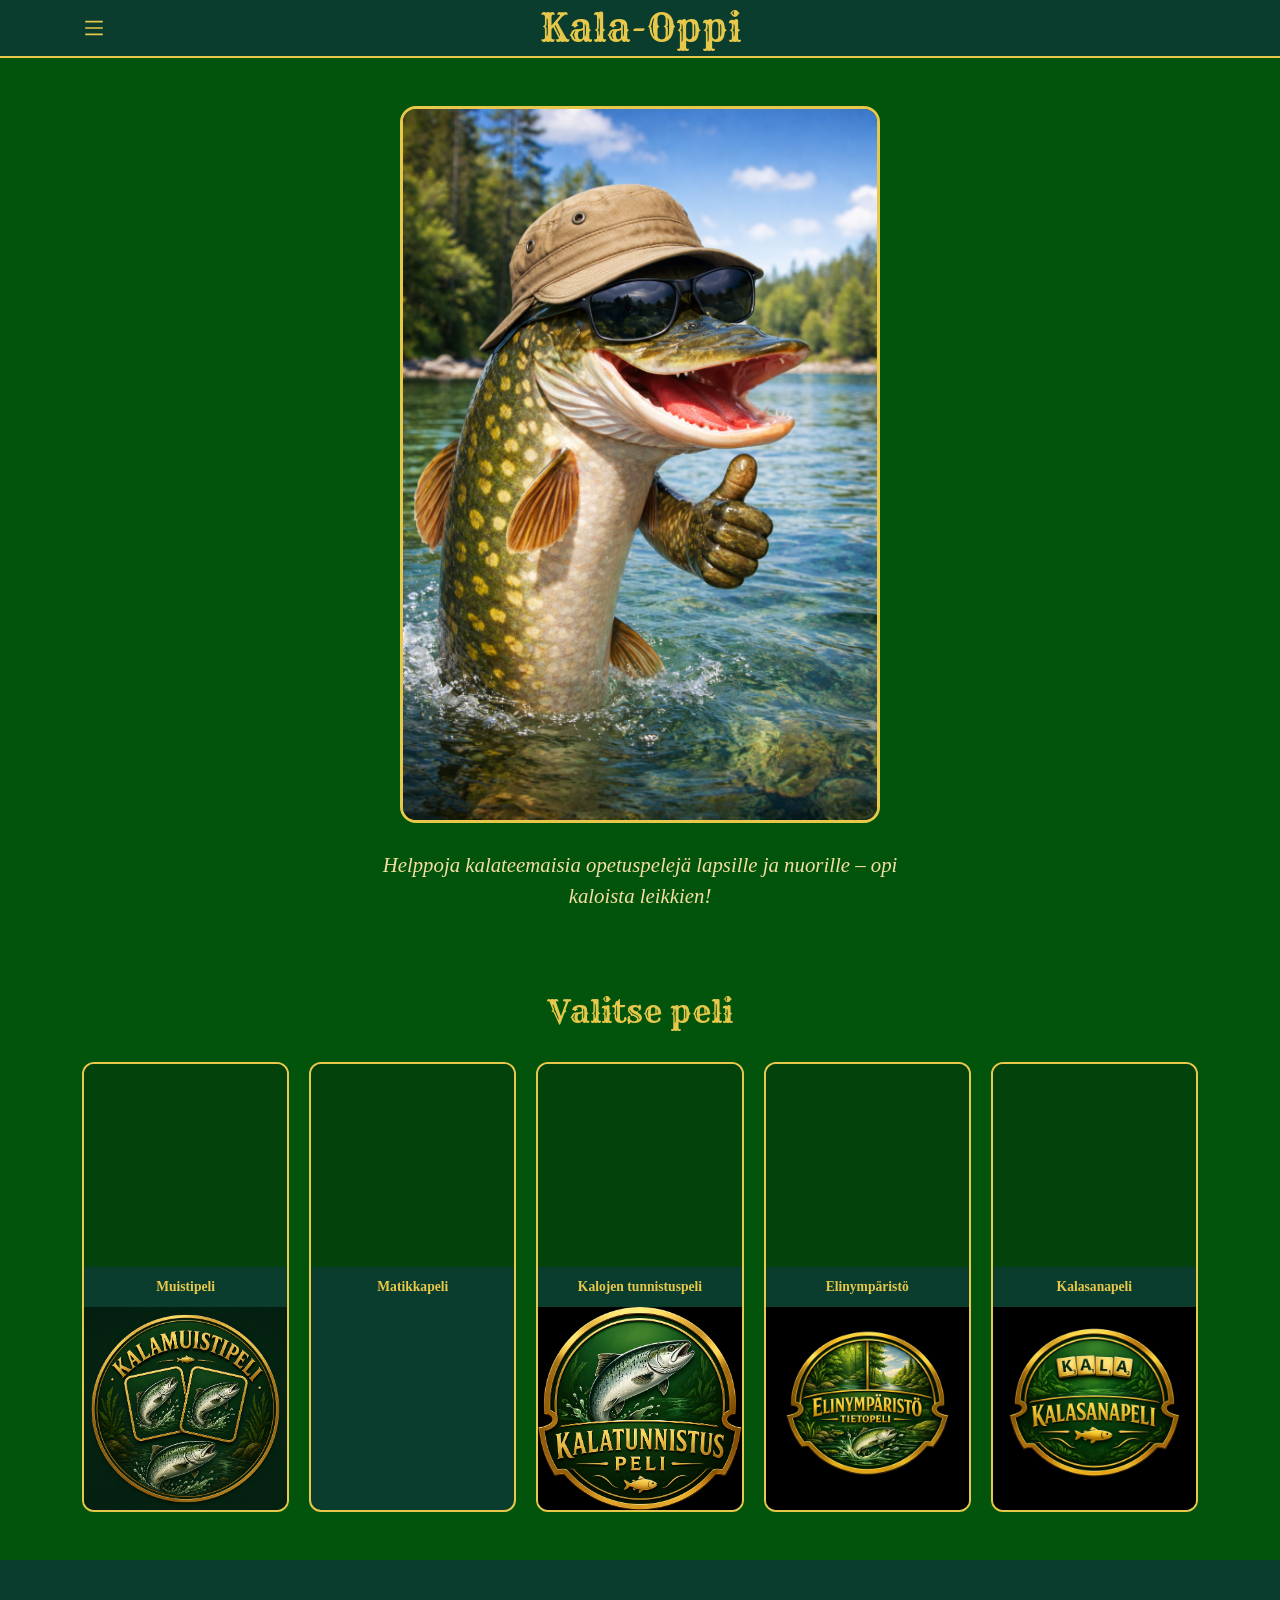
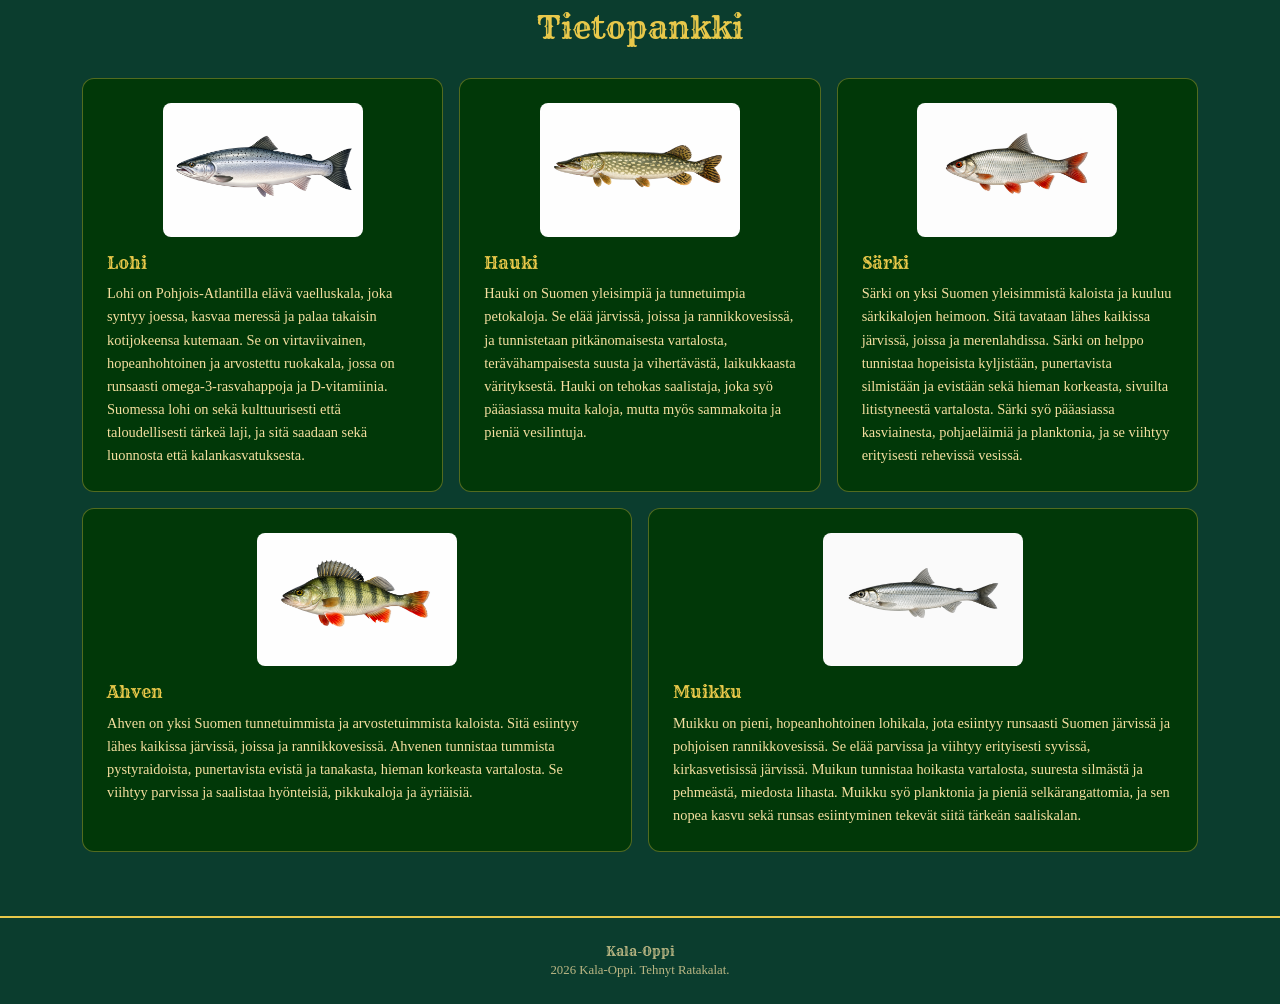
==== index.html @ 540009e8 "testi" ====
<!DOCTYPE html>
<html lang="fi">
<head>
    <meta charset="UTF-8">
    <meta name="viewport" content="width=device-width, initial-scale=1.0">
    <title>Kala-Oppi – Kalateemaiset opetuspelit</title>
    <!-- Google Fontit -->
    <link rel="preconnect" href="https://fonts.googleapis.com">
    <link rel="preconnect" href="https://fonts.gstatic.com" crossorigin>
    <link href="https://fonts.googleapis.com/css2?family=Inter:wght@400;600&family=Playfair+Display:ital,wght@0,400;0,600;1,400&family=Rye&display=swap" rel="stylesheet">
    <!-- Bootstrap 5 -->
    <link href="https://cdn.jsdelivr.net/npm/bootstrap@5.3.3/dist/css/bootstrap.min.css" rel="stylesheet">
    <!-- tyylit -->
    <link rel="stylesheet" href="css.css">
</head>
<body>

    <!-- HEADERI -->
    <header class="site-header">
        <div class="container d-flex align-items-center justify-content-between flex-wrap gap-3">
            <a href="index.html" class="brand-title text-decoration-none"> Kala-Oppi</a>
            <button class="navbar-toggler" type="button"
                    data-bs-toggle="collapse" data-bs-target="#mainNav"
                    aria-controls="mainNav" aria-expanded="false" aria-label="Avaa valikko">
                <span class="navbar-toggler-icon"></span>
            </button>
            <nav id="mainNav" class="collapse nav-dropdown">
                <a href="index.html">Etusivu</a>
                <a href="#pelit">Pelit</a>
                <a href="#tietopankki">Tietopankki</a>
            </nav>
        </div>
    </header>

    <main class="flex-grow-1">

        <!-- kuva -->
        <section class="hero-section">
            <div class="hero-fish-wrap mx-auto">
                <img src="./kuva/etusivukuva.png" alt="Kala">
            </div>
            <p class="hero-tagline">
                Helppoja kalateemaisia opetuspelejä lapsille ja nuorille – opi kaloista leikkien!
            </p>
        </section>

        <!-- PELIT -->
        <section class="games-section" id="pelit">
            <div class="container">
                <h2 class="section-title">Valitse peli</h2>
                <div class="games-grid">

                    <!-- peli 1 -->
                    <a href="AraaminPeli/AraaminPeli.html" class="game-card">
                        <div class="game-card-img"></div>
                        <span class="game-card-label">Muistipeli</span>
                        <img src="./kuva/muistipeli_logo.png" alt="muistipeli_logo">
                    </a>

                    <!-- peli 2 -->
                    <a href="#" class="game-card">
                        <div class="game-card-img"></div>
                        <span class="game-card-label">Matikkapeli</span>
                    </a>

                    <!-- peli 3 -->
                    <a href="./Kalojentunnistuspeli/kalojentunnistus.html" class="game-card">
                        <div class="game-card-img"></div>
                        <span class="game-card-label">Kalojen tunnistuspeli</span>
                        <img src="./kuva/kalatunnistuspeli_logo.png" alt="Kalojentunnistus">
                    </a>

                    <!-- peli 4 -->
                    <a href="./ElinymparistopeliNiko/elinymparistopeli.html" class="game-card">
                        <div class="game-card-img"></div>
                        <span class="game-card-label">Elinympäristö</span>
                        <img src="./kuva/elinymparisto_tietopeli.png" alt="Elinympäristöpeli">
                    </a>

                    <!-- peli 5 -->
                    <a href="./Kalasanapeli/sanapeli.html" class="game-card">
                        <div class="game-card-img"></div>
                        <span class="game-card-label">Kalasanapeli</span>
                        <img src="./kuva/Kalasanapeli_logo.png" alt="Kalasanapelikuva">
                    </a>

                </div>
            </div>
        </section>

        

        <!-- TIETOPANKKI -->
        <section class="tietopankki-section" id="tietopankki">
            <div class="container">
                <h2 class="section-title">Tietopankki</h2>
<div class="row g-3">
                    <div class="col-12 col-sm-6 col-lg-4">
                        <div class="tietopankki-card">
                            <img src="./Kalatunnistus_peli_kuvat/kala1.png" alt="Lohi">
                            <h3>Lohi</h3>
                            <p>Lohi on Pohjois-Atlantilla elävä vaelluskala, joka syntyy joessa, kasvaa meressä ja palaa takaisin kotijokeensa kutemaan.
                            Se on virtaviivainen, hopeanhohtoinen ja arvostettu ruokakala, jossa on runsaasti omega-3-rasvahappoja ja D-vitamiinia.
                            Suomessa lohi on sekä kulttuurisesti että taloudellisesti tärkeä laji, ja sitä saadaan sekä luonnosta että kalankasvatuksesta.
                            </p>
                        </div>
                    </div>
                    <div class="col-12 col-sm-6 col-lg-4">
                        <div class="tietopankki-card">
                            <img src="./Kalatunnistus_peli_kuvat/kala2.png" alt="Hauki">
                            <h3>Hauki</h3>
                            <p>
                            Hauki on Suomen yleisimpiä ja tunnetuimpia petokaloja. Se elää järvissä, joissa ja rannikkovesissä,
                            ja tunnistetaan pitkänomaisesta vartalosta, terävähampaisesta suusta ja vihertävästä, laikukkaasta värityksestä. 
                            Hauki on tehokas saalistaja, joka syö pääasiassa muita kaloja, mutta myös sammakoita ja pieniä vesilintuja.
                            </p>
                        </div>
                    </div>
                    <div class="col-12 col-sm-6 col-lg-4">
                        <div class="tietopankki-card">
                            <img src="./Kalatunnistus_peli_kuvat/kala3.png" alt="Särki">
                            <h3>Särki</h3>
                            <p>
                            Särki on yksi Suomen yleisimmistä kaloista ja kuuluu särkikalojen heimoon.
                            Sitä tavataan lähes kaikissa järvissä, joissa ja merenlahdissa. 
                            Särki on helppo tunnistaa hopeisista kyljistään, punertavista silmistään ja evistään sekä hieman korkeasta,
                            sivuilta litistyneestä vartalosta. Särki syö pääasiassa kasviainesta, pohjaeläimiä ja planktonia, ja se viihtyy erityisesti rehevissä vesissä. 
                            </p>
                        </div>
                    </div>
                    <div class="col-12 col-sm-6 col-lg-6">
                        <div class="tietopankki-card">
                            <img src="./Kalatunnistus_peli_kuvat/kala4.png" alt="Ahven">
                            <h3>Ahven</h3>
                            <p>
                            Ahven on yksi Suomen tunnetuimmista ja arvostetuimmista kaloista. Sitä esiintyy lähes kaikissa järvissä, joissa ja rannikkovesissä. 
                            Ahvenen tunnistaa tummista pystyraidoista, punertavista evistä ja tanakasta, hieman korkeasta vartalosta. Se viihtyy parvissa ja saalistaa hyönteisiä, 
                            pikkukaloja ja äyriäisiä.
                            </p>
                        </div>
                    </div>
                    <div class="col-12 col-sm-12 col-lg-6">
                        <div class="tietopankki-card">
                            <img src="./Kalatunnistus_peli_kuvat/kala5.png" alt="Muikku">
                            <h3>Muikku</h3>
                            <p>
                            Muikku on pieni, hopeanhohtoinen lohikala, jota esiintyy runsaasti Suomen järvissä ja pohjoisen rannikkovesissä. 
                            Se elää parvissa ja viihtyy erityisesti syvissä, kirkasvetisissä järvissä. Muikun tunnistaa hoikasta vartalosta, suuresta silmästä ja pehmeästä, miedosta lihasta.
                            Muikku syö planktonia ja pieniä selkärangattomia, ja sen nopea kasvu sekä runsas esiintyminen tekevät siitä tärkeän saaliskalan.
                            </p>
                        </div>
                    </div>
                </div>
            </div>
        </section>

    </main>

    <!-- FOTERI -->
    <footer class="site-footer">
        <p class="footer-brand">Kala-Oppi</p>
        <p> 2026 Kala-Oppi. Tehnyt Ratakalat.</p>
    </footer>

    <!-- js bootstrap -->
    <script src="https://cdn.jsdelivr.net/npm/bootstrap@5.3.3/dist/js/bootstrap.bundle.min.js"></script>

</body>
</html>
---- css.css ----
:root { --gold-light: #F5DFA0; }

body {
    background-color: #02540d;
    color: #E8C84A;
    font-family: Georgia, serif;
    min-height: 100vh;
    display: flex;
    flex-direction: column;
}

h1, h2, h3 {
    font-family: 'Rye', cursive;
    color: #E8C84A;
}

.site-header {
    background-color: #0B3D2E;
    border-bottom: 2px solid #E8C84A;
    padding: 1rem 0;
    position: relative;
}

.site-header .container { position: relative; }

.brand-title {
    font-family: 'Rye', cursive;
    color: #E8C84A;
    font-size: clamp(1.6rem, 4vw, 2.4rem);
    text-decoration: none;
    position: absolute;
    left: 50%;
    transform: translateX(-50%);
}

.navbar-toggler { border-color: #E8C84A; background: transparent; }
.navbar-toggler-icon {
    background-image: url("data:image/svg+xml,%3Csvg xmlns='http://www.w3.org/2000/svg' viewBox='0 0 30 30'%3E%3Cpath stroke='%23E8C84A' stroke-width='2' d='M4 7h22M4 15h22M4 23h22'/%3E%3C/svg%3E");
}

.nav-dropdown {
    position: absolute;
    top: calc(100% + 1rem);
    right: 0;
    background-color: #0B3D2E;
    border: 2px solid #E8C84A;
    border-radius: 0.5rem;
    min-width: 180px;
    z-index: 1000;
    display: none;
    flex-direction: column;
}

.nav-dropdown.show { display: flex; }

.site-header nav a {
    color: #F5DFA0;
    text-decoration: none;
    font-size: 0.95rem;
    font-weight: 600;
    padding: 0.75rem 1.25rem;
    border-bottom: 1px solid rgba(232,200,74,0.2);
}

.site-header nav a:last-child { border-bottom: none; }
.site-header nav a:hover { background-color: rgba(232,200,74,0.1); color: #E8C84A; }

.hero-section { padding: 3rem 1rem 2rem; text-align: center; }

.hero-fish-wrap {
    display: inline-block;
    width: min(480px, 90%);
    background-color: #0B3D2E;
    border: 3px solid #E8C84A;
    border-radius: 1rem;
    overflow: hidden;
}

.hero-fish-wrap img { width: 100%; display: block; }

.hero-tagline {
    font-size: clamp(1rem, 2.5vw, 1.3rem);
    color: #F5DFA0;
    max-width: 520px;
    margin: 1.2rem auto 0;
    font-style: italic;
}

.section-title {
    color: #E8C84A;
    font-size: clamp(1.3rem, 3vw, 2rem);
    text-align: center;
    margin-bottom: 2rem;
}


.games-section { padding: 3rem 1rem; }

.games-grid {
    display: grid;
    grid-template-columns: repeat(5, 1fr);
    gap: 1.25rem;
}

@media (max-width: 991px) { .games-grid { grid-template-columns: repeat(3, 1fr); } }
@media (max-width: 575px) { .games-grid { grid-template-columns: repeat(2, 1fr); } }

.game-card {
    background-color: #0B3D2E;
    border: 2px solid #E8C84A;
    border-radius: 0.75rem;
    overflow: hidden;
    text-decoration: none;
    display: flex;
    flex-direction: column;
    cursor: pointer;
}

.game-card:hover { transform: translateY(-4px); box-shadow: 0 8px 24px rgba(0,0,0,0.45); }

.game-card-img {
    width: 100%;
    aspect-ratio: 1;
    object-fit: cover;
    background-color: #03420a;
    display: flex;
    align-items: center;
    justify-content: center;
    font-size: 3.5rem;
}

.game-card-img img { width: 100%; height: 100%; object-fit: cover; }

.game-card-label {
    font-weight: 600;
    font-size: 0.85rem;
    color: #E8C84A;
    text-align: center;
    padding: 0.6rem 0.4rem;
    background-color: #0B3D2E;
}

.fish-divider {
    text-align: center;
    color: #E8C84A;
    font-size: 1.6rem;
    letter-spacing: 0.3rem;
    opacity: 0.5;
    margin: 0.5rem 0 2rem;
}

.tietopankki-section { padding: 3rem 1rem 4rem; background-color: #0B3D2E; }

.tietopankki-card {
    background-color: #013808;
    border: 1.5px solid rgba(232,200,74,0.35);
    border-radius: 0.75rem;
    padding: 1.5rem;
    height: 100%;
}

.tietopankki-card img {
    width: 100%;
    max-width: 200px;
    height: auto;
    object-fit: contain;
    display: block;
    margin: 0 auto 1rem auto;
    border-radius: 0.5rem;
}

.tietopankki-card:hover { border-color: #E8C84A; }
.tietopankki-card h3 { font-size: 1.05rem; margin-bottom: 0.6rem; }
.tietopankki-card p { font-size: 0.9rem; color: #F5DFA0; margin: 0; line-height: 1.6; }
.tietopankki-card .topic-icon { font-size: 2.2rem; margin-bottom: 0.75rem; display: block; }

.site-footer {
    background-color: #0B3D2E;
    border-top: 2px solid #E8C84A;
    padding: 1.5rem 1rem;
    text-align: center;
    margin-top: auto;
}

.site-footer p { font-size: 0.8rem; color: #F5DFA0; margin: 0; opacity: 0.75; }
.footer-brand { font-family: 'Rye', cursive; color: #E8C84A; font-size: 1rem; margin-bottom: 0.4rem; }
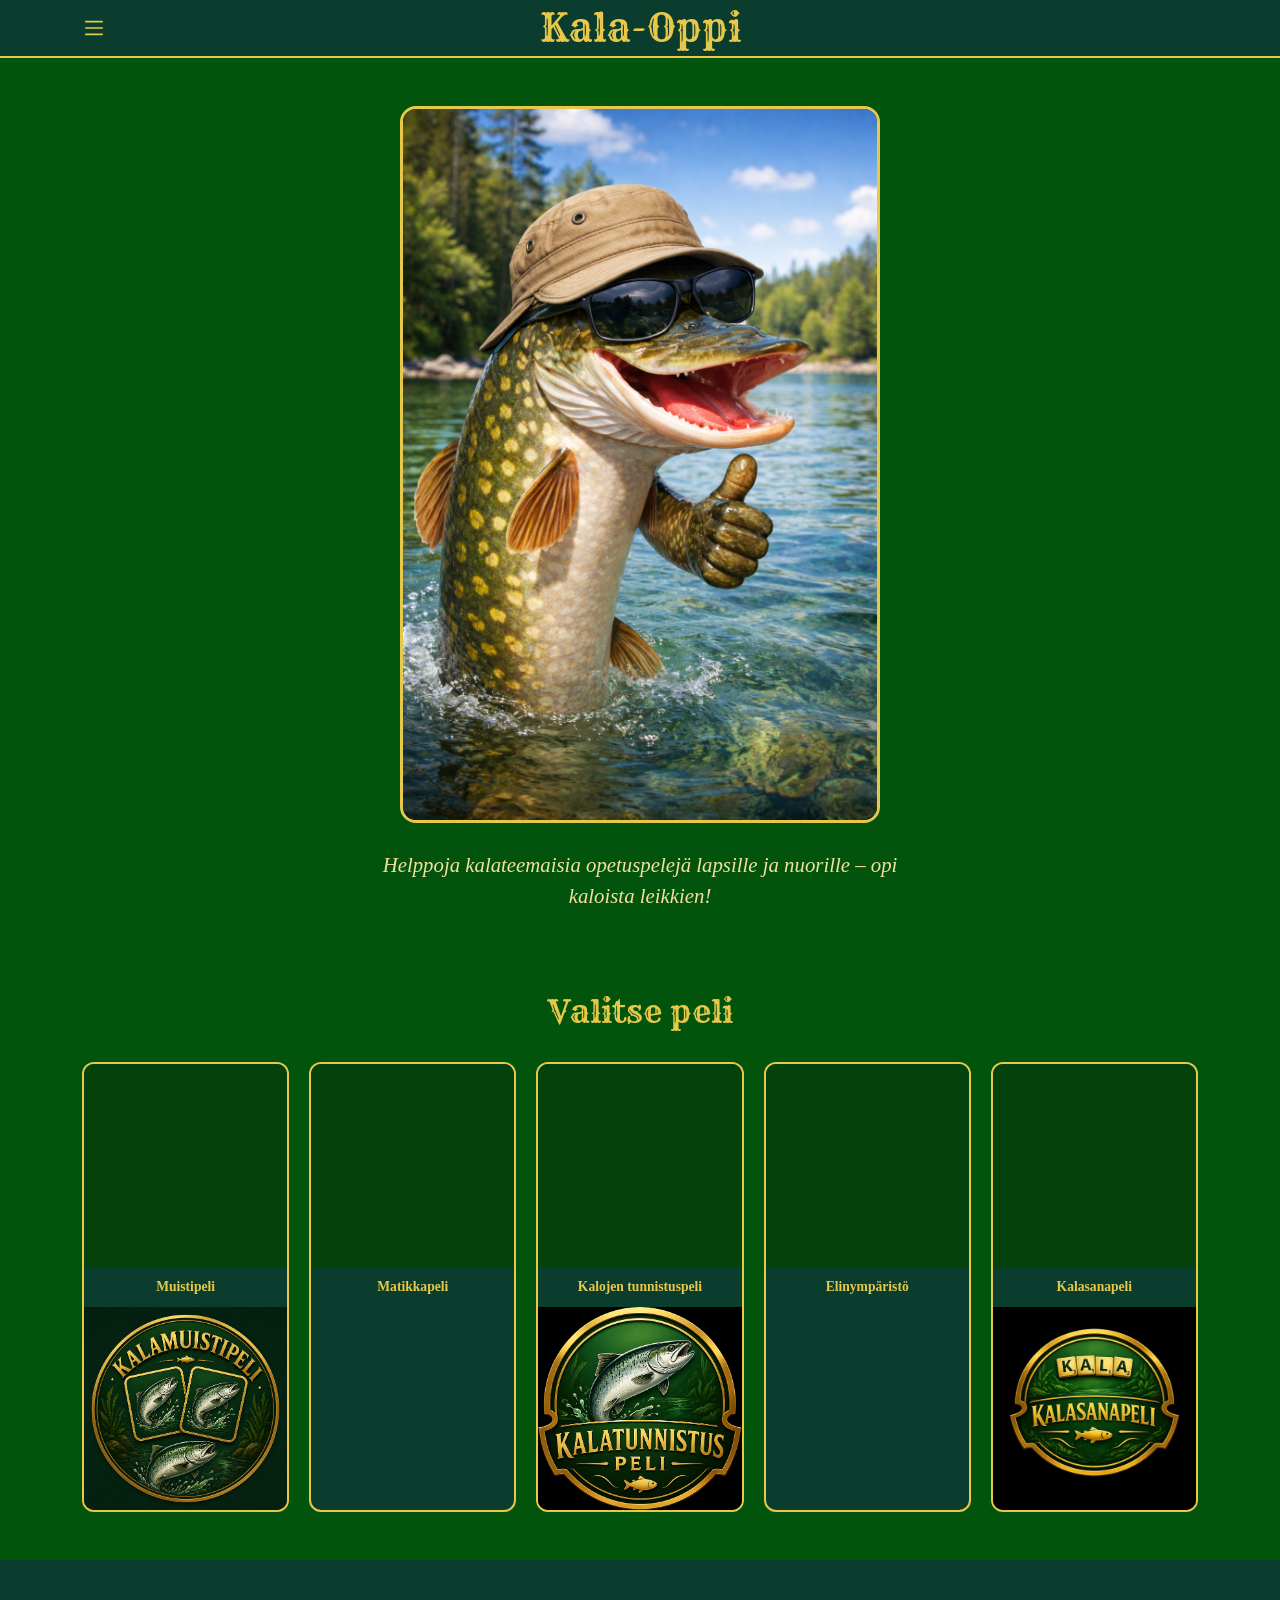
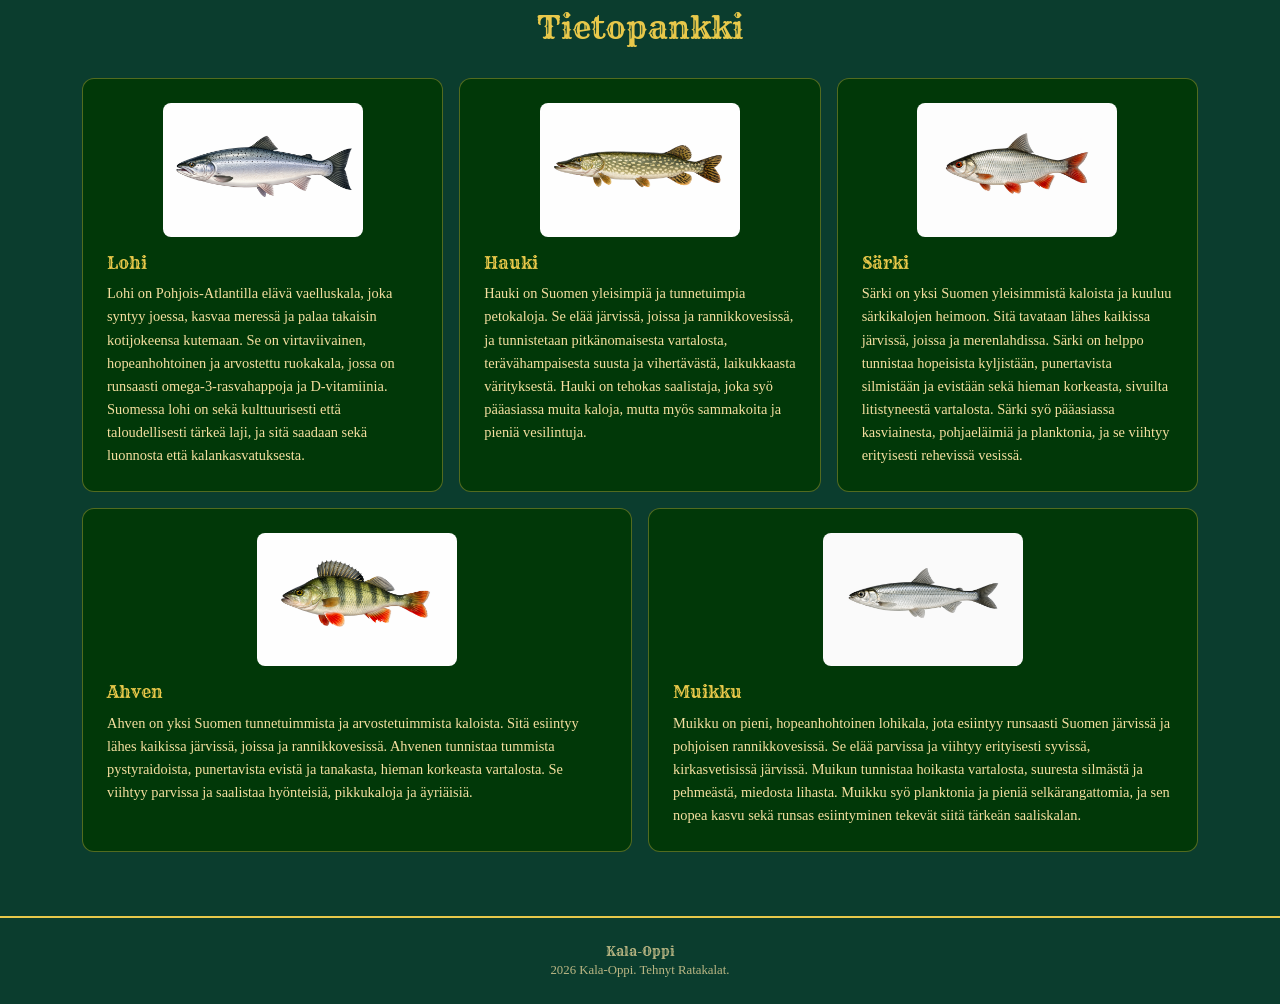
==== commit d063b879: "your message here" ====
--- a/index.html
+++ b/index.html
@@ -51,10 +51,10 @@
                 <div class="games-grid">
 
                     <!-- peli 1 -->
-                    <a href="AraaminPeli/AraaminPeli.html" class="game-card">
+                    <a href="KalaMuistipeliAraam/Muistipeli.html" class="game-card">
                         <div class="game-card-img"></div>
                         <span class="game-card-label">Muistipeli</span>
-                        <img src="./kuva/muistipeli_logo.png" alt="muistipeli_logo">
+                        <img src="./kuva/muistipeli logo.png" alt="muistipeli logo">
                     </a>
 
                     <!-- peli 2 -->
@@ -71,10 +71,9 @@
                     </a>
 
                     <!-- peli 4 -->
-                    <a href="./ElinymparistopeliNiko/elinymparistopeli.html" class="game-card">
+                    <a href="ElinymparistopeliNiko/elinymparistopeli.html" class="game-card">
                         <div class="game-card-img"></div>
                         <span class="game-card-label">Elinympäristö</span>
-                        <img src="./kuva/elinymparisto_tietopeli.png" alt="Elinympäristöpeli">
                     </a>
 
                     <!-- peli 5 -->
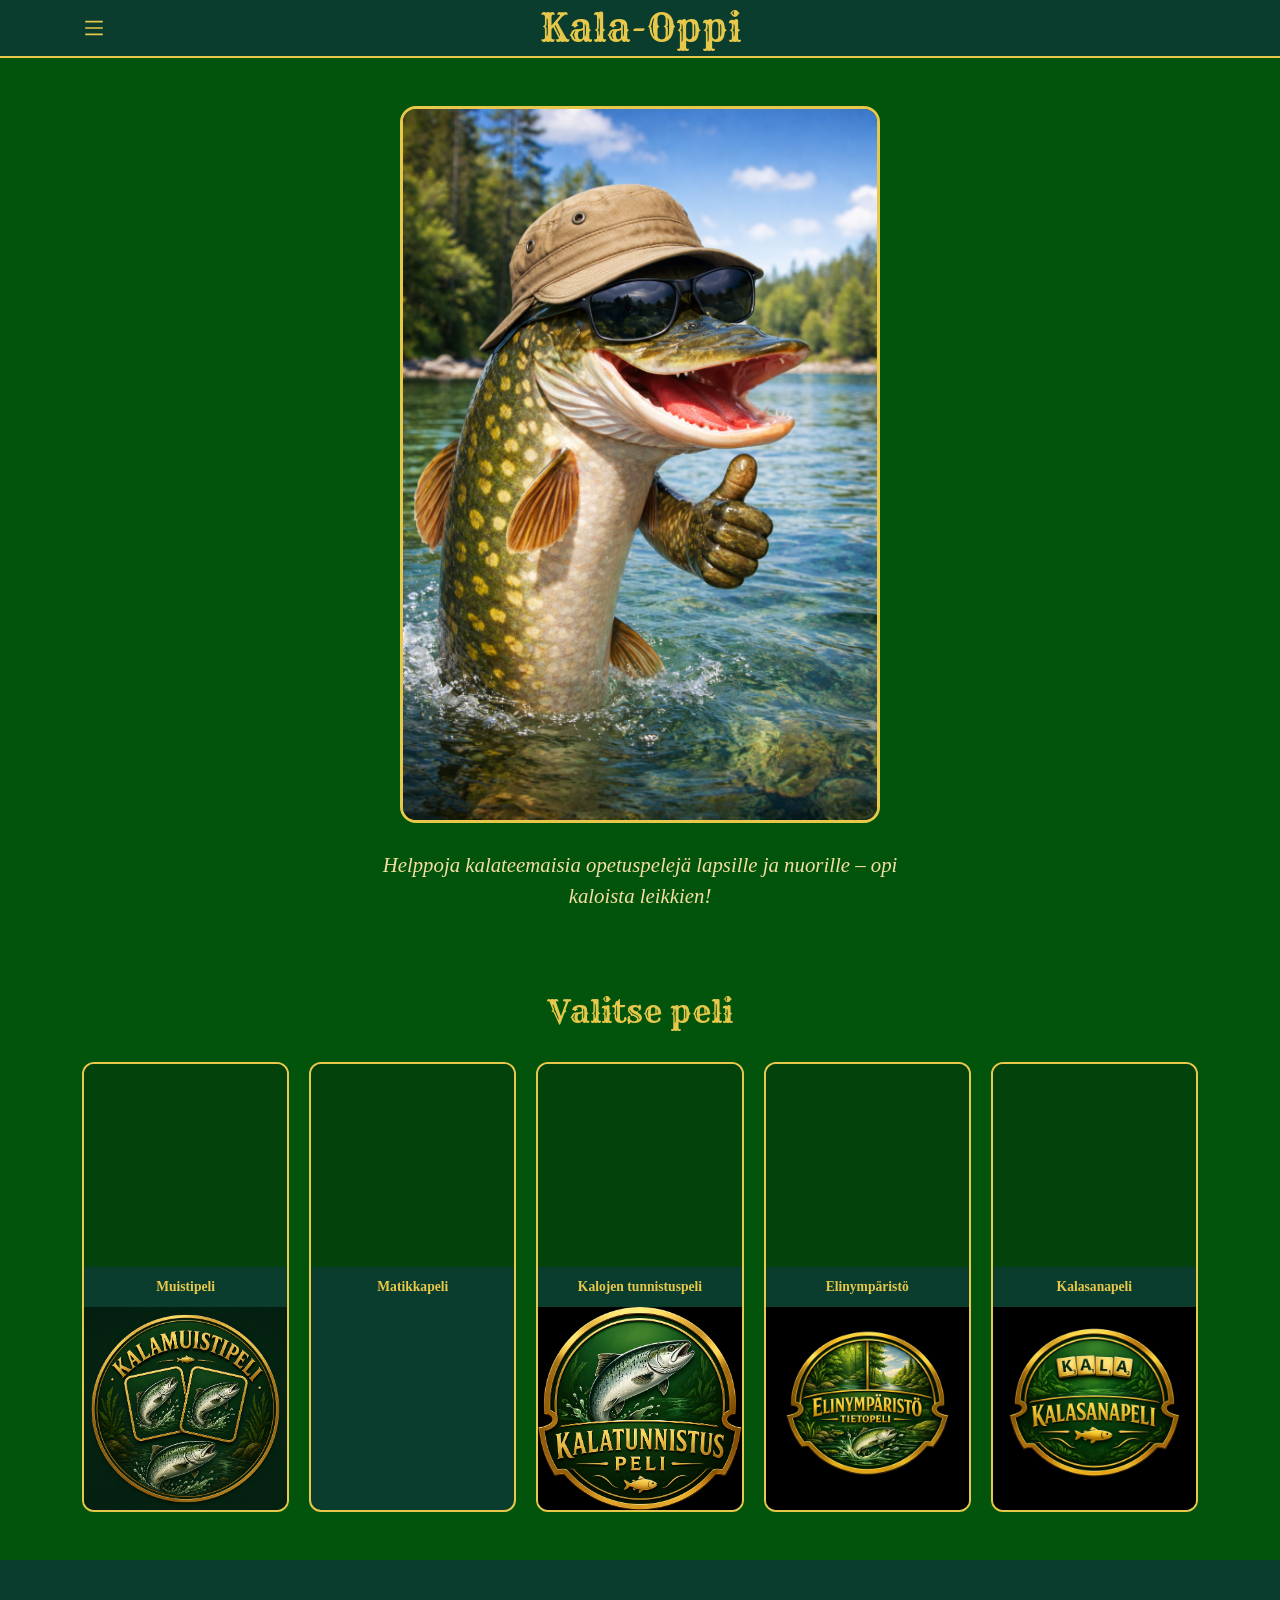
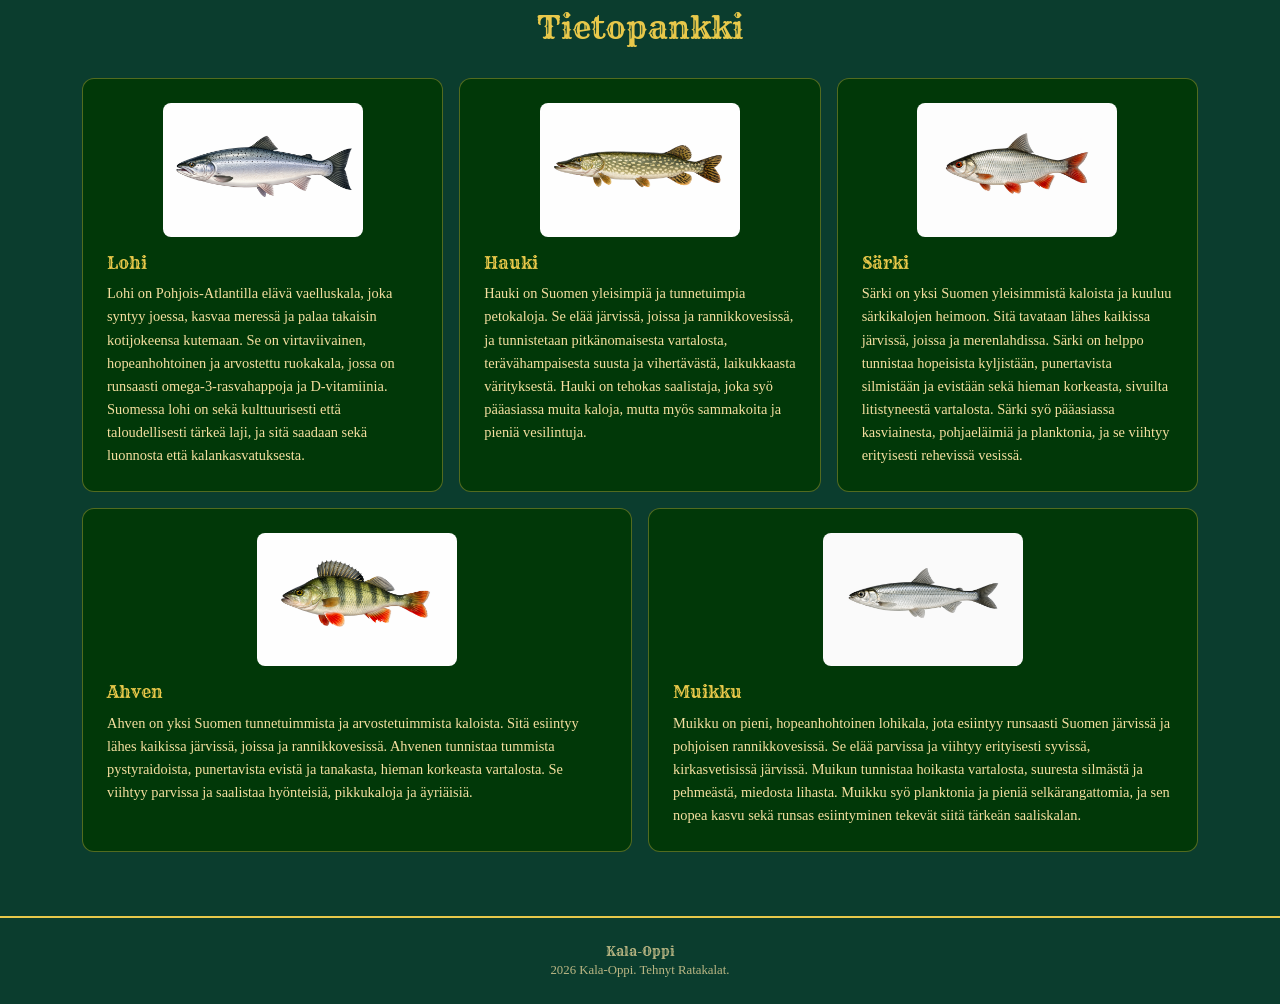
==== commit 74b22c4d: "ongelmia gitin kanssa Araam" ====
--- a/index.html
+++ b/index.html
@@ -51,10 +51,10 @@
                 <div class="games-grid">
 
                     <!-- peli 1 -->
-                    <a href="KalaMuistipeliAraam/Muistipeli.html" class="game-card">
+                    <a href="AraaminPeli/AraaminPeli.html" class="game-card">
                         <div class="game-card-img"></div>
                         <span class="game-card-label">Muistipeli</span>
-                        <img src="./kuva/muistipeli logo.png" alt="muistipeli logo">
+                        <img src="./kuva/muistipeli_logo.png" alt="muistipeli_logo">
                     </a>
 
                     <!-- peli 2 -->
@@ -71,9 +71,10 @@
                     </a>
 
                     <!-- peli 4 -->
-                    <a href="ElinymparistopeliNiko/elinymparistopeli.html" class="game-card">
+                    <a href="./ElinymparistopeliNiko/elinymparistopeli.html" class="game-card">
                         <div class="game-card-img"></div>
                         <span class="game-card-label">Elinympäristö</span>
+                        <img src="./kuva/Elinympäristötieto_peli.png" alt="Elinympäristöpeli">
                     </a>
 
                     <!-- peli 5 -->
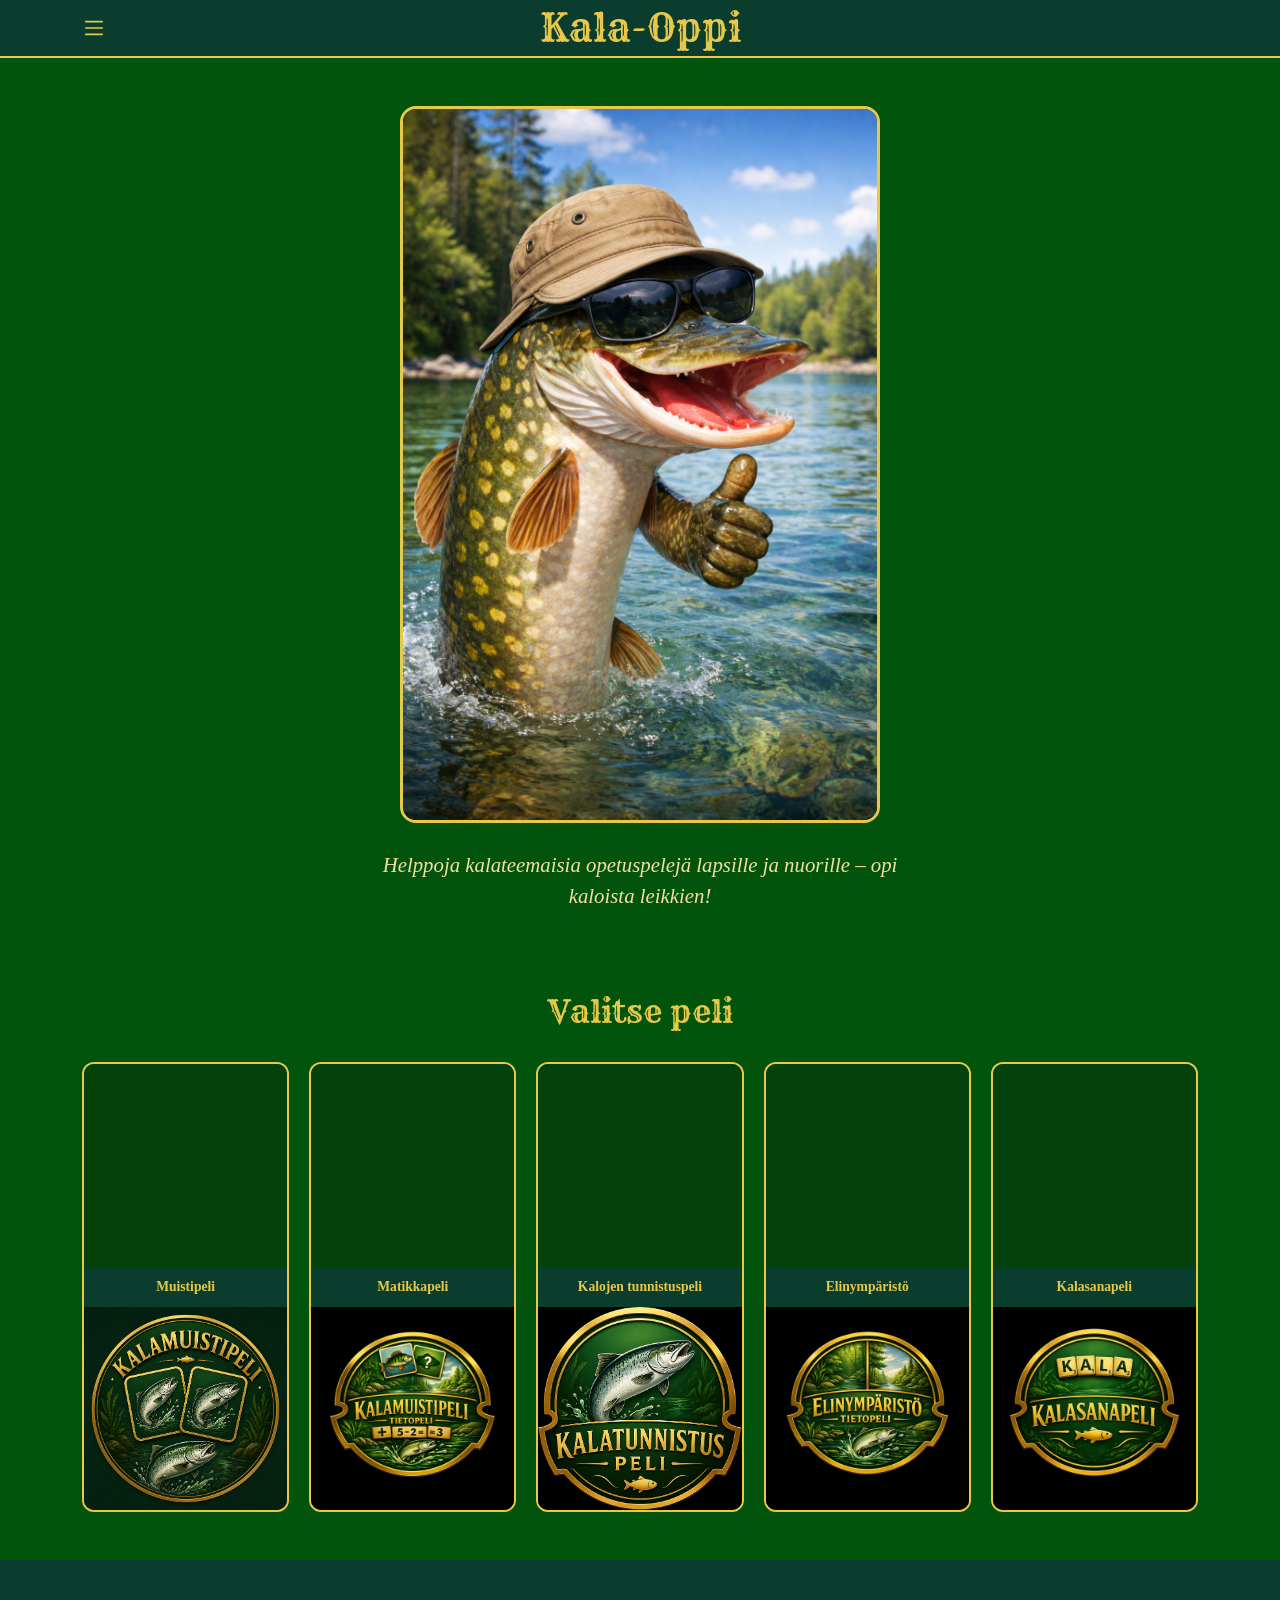
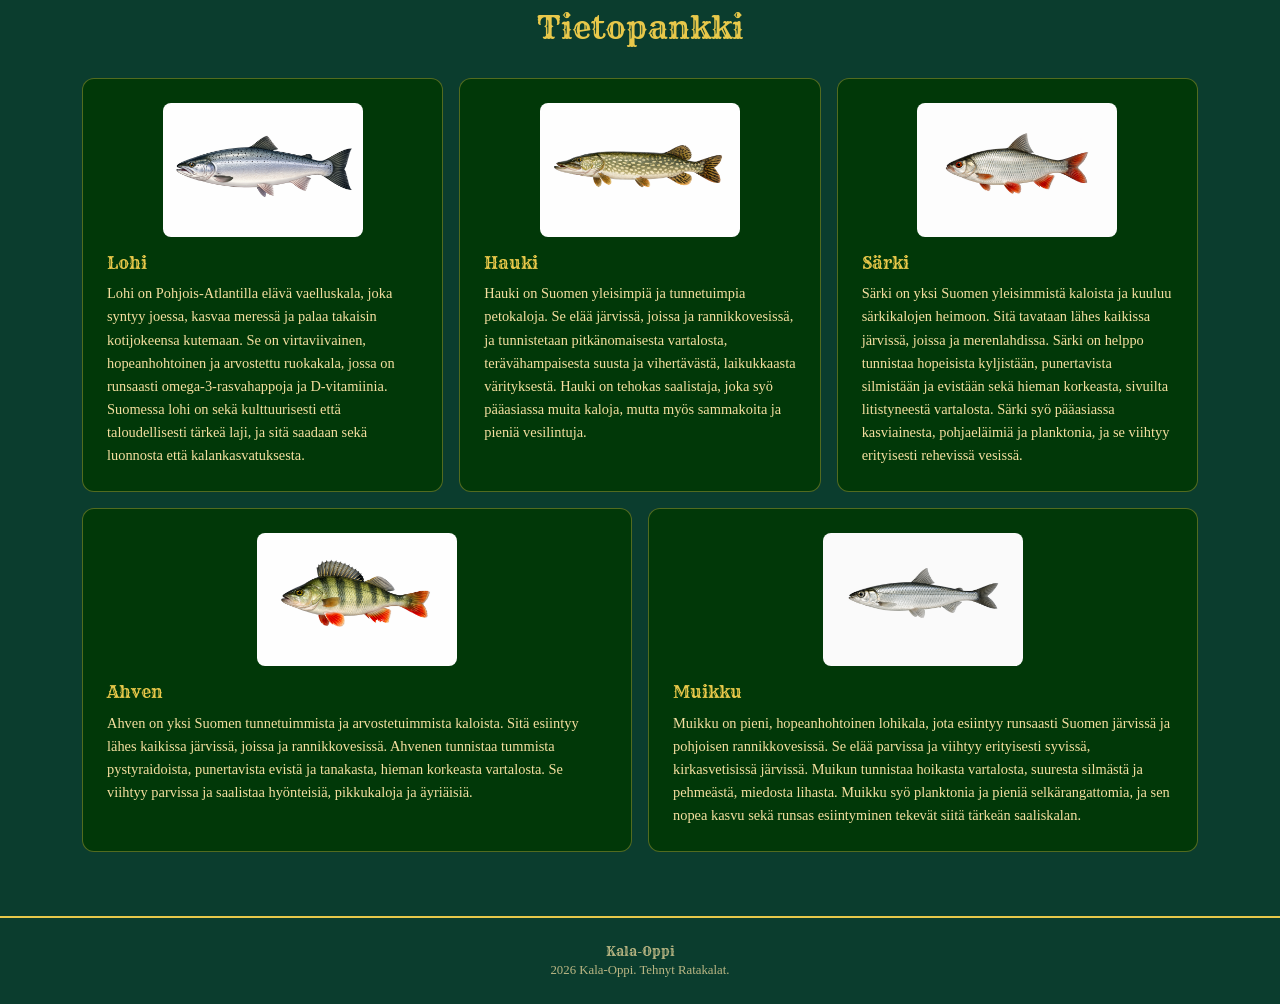
==== commit 57e096c1: "Jaakon pelin lisäys sekä etusivun logon lisäys" ====
--- a/index.html
+++ b/index.html
@@ -17,7 +17,7 @@
 
     <!-- HEADERI -->
     <header class="site-header">
-        <div class="container d-flex align-items-center justify-content-between flex-wrap gap-3">
+        <div class="container d-flex align-items-center justify-content-start flex-wrap gap-3">
             <a href="index.html" class="brand-title text-decoration-none"> Kala-Oppi</a>
             <button class="navbar-toggler" type="button"
                     data-bs-toggle="collapse" data-bs-target="#mainNav"
@@ -51,16 +51,17 @@
                 <div class="games-grid">
 
                     <!-- peli 1 -->
-                    <a href="AraaminPeli/AraaminPeli.html" class="game-card">
+                    <a href="./KalaMuistipeliAraam/Muistipeli.html" class="game-card">
                         <div class="game-card-img"></div>
                         <span class="game-card-label">Muistipeli</span>
                         <img src="./kuva/muistipeli_logo.png" alt="muistipeli_logo">
                     </a>
 
                     <!-- peli 2 -->
-                    <a href="#" class="game-card">
+                    <a href="./MATIKKAPELI/matikka.html" class="game-card">
                         <div class="game-card-img"></div>
                         <span class="game-card-label">Matikkapeli</span>
+                        <img src="./kuva/matikka_logo.png" alt="Matikkapeli">
                     </a>
 
                     <!-- peli 3 -->
--- a/css.css
+++ b/css.css
@@ -39,7 +39,7 @@
 }
 
 .nav-dropdown {
-    position: absolute;
+    position: left;
     top: calc(100% + 1rem);
     right: 0;
     background-color: #0B3D2E;
